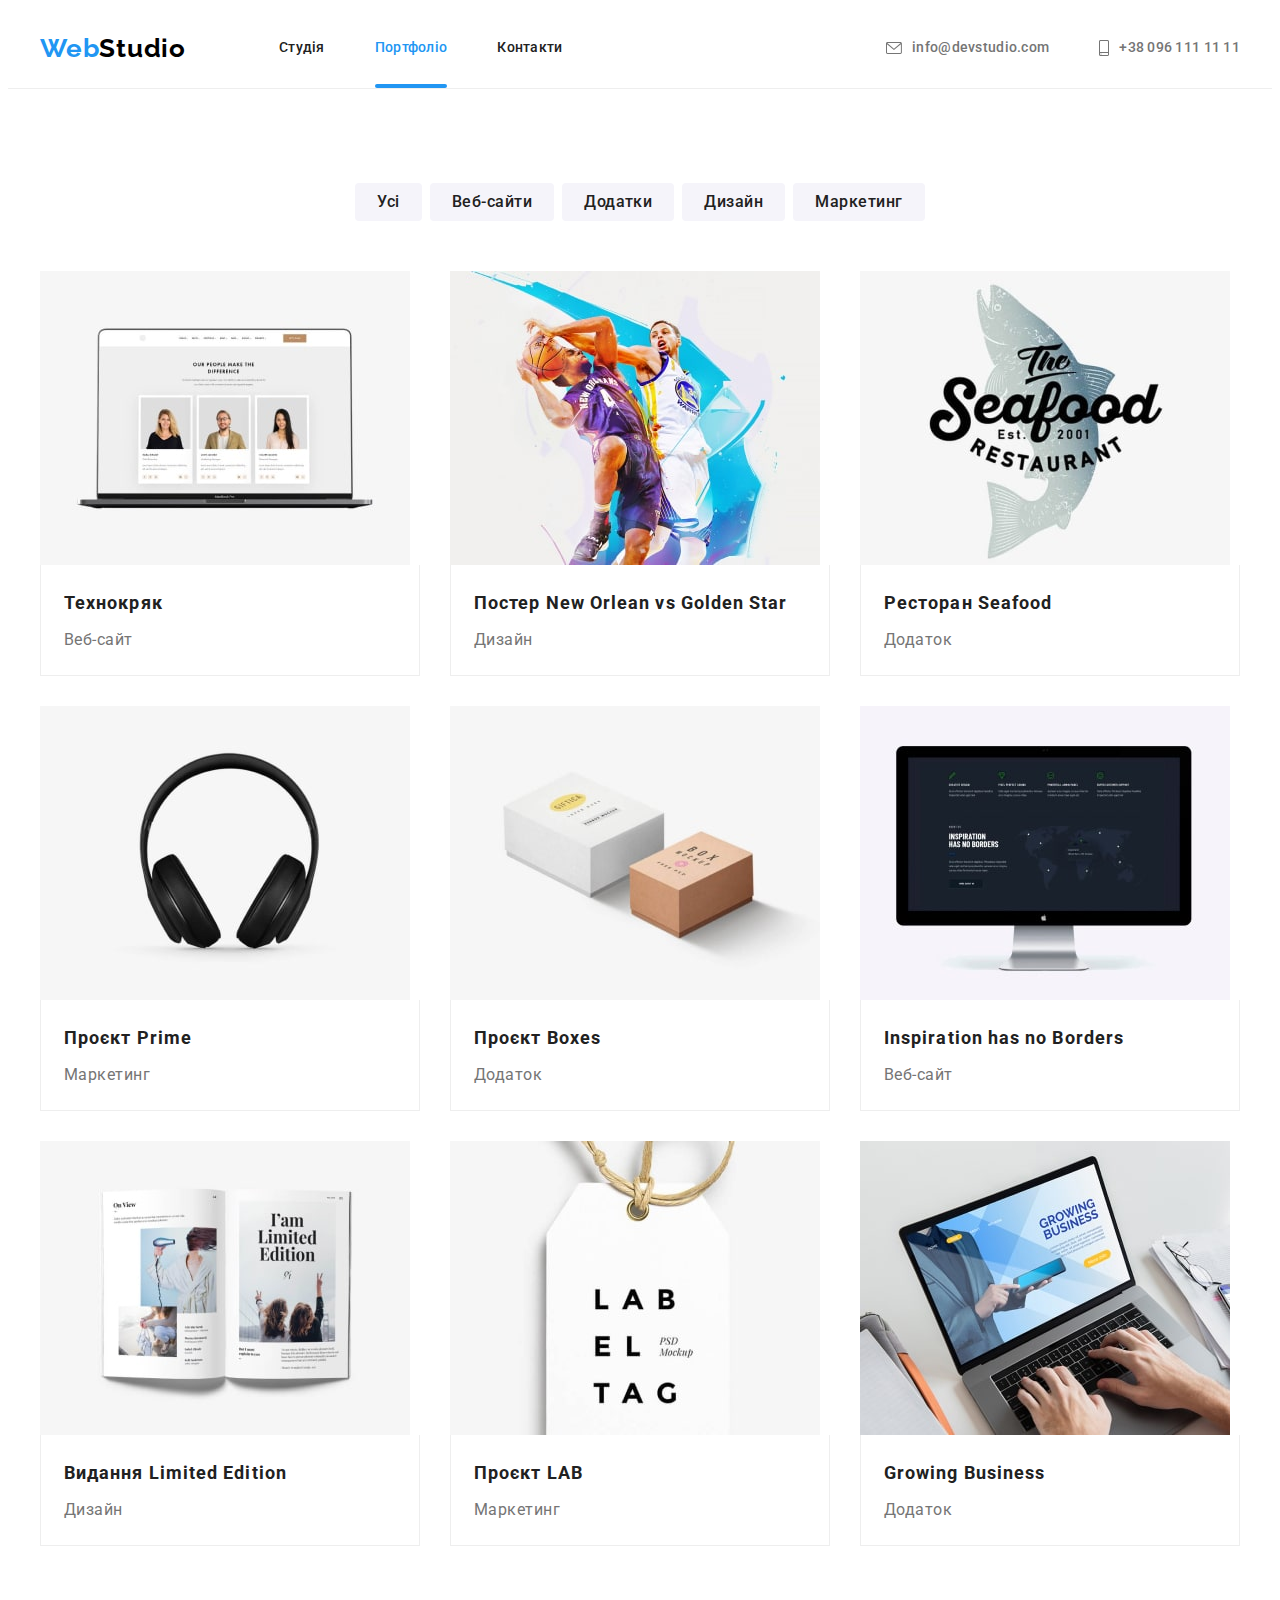
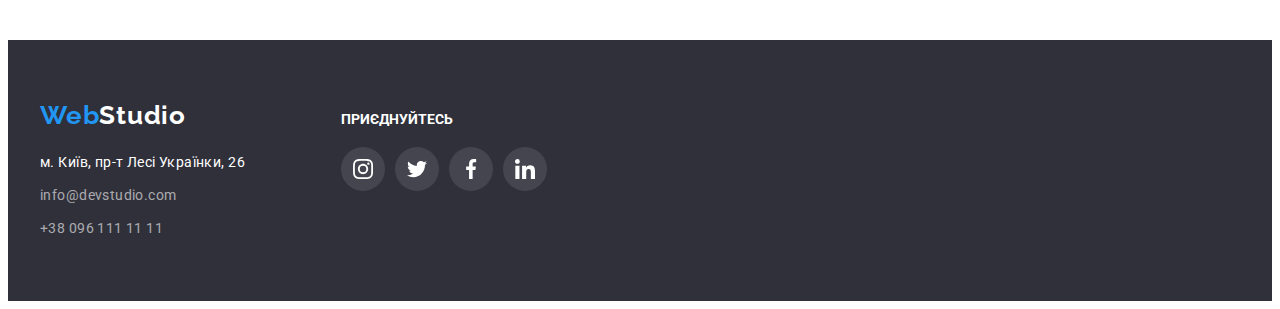
==== portfolio.html @ 0c9e9669 "added files" ====
<!DOCTYPE html>
<html lang="uk">
  <head>
    <meta charset="utf-8" />
    <meta http-equiv="x-ua-Compatible" content="ie=edge" />
    <meta name="viewport" content="width=device-width, initial-scale=1.0" />
    <title>Портфоліо</title>
    <link rel="preconnect" href="https://fonts.googleapis.com" />
    <link rel="preconnect" href="https://fonts.gstatic.com" crossorigin />
    <link
      href="https://fonts.googleapis.com/css2?family=Raleway:wght@700&family=Roboto:wght@400;500;700;900&display=swap"
      rel="stylesheet"
    />
    <link
      rel="stylesheet"
      href="https://cdnjs.cloudflare.com/ajax/libs/modern-normalize/1.1.0/modern-normalize.min.css"
      integrity="sha512-wpPYUAdjBVSE4KJnH1VR1HeZfpl1ub8YT/NKx4PuQ5NmX2tKuGu6U/JRp5y+Y8XG2tV+wKQpNHVUX03MfMFn9Q=="
      crossorigin="anonymous"
      referrerpolicy="no-referrer"
    />
    <link rel="stylesheet" href="./css/styles.css" />
  </head>

  <body>
    <!-- Шапка -->
    <header class="header portfolio">
      <div class="container">
        <a href="./index.html" class="logo"><span class="logo-accent">Web</span>Studio</a>

        <nav>
          <ul class="site-nav list">
            <li class="nav-item"><a href="./index.html" class="link">Студія</a></li>
            <li class="nav-item"><a href="./portfolio.html" class="link current">Портфоліо</a></li>
            <li class="nav-item"><a href="" class="link">Контакти</a></li>
          </ul>
        </nav>
        <ul class="contact list">
          <li class="contact-item">
            <a href="mailto:info@devstudio.com" class="header-mail link" aria-label="Пошта іконка"
              >info@devstudio.com
              <svg width="16" height="12" class="header-icon">
                <use href="./images/icons.svg#envelope"></use>
              </svg>
            </a>
          </li>
          <li class="contact-item">
            <a href="tel:+380961111111" class="header-tel link" aria-label="Телефон іконка"
              >+38 096 111 11 11
              <svg width="10" height="16" class="header-icon">
                <use href="./images/icons.svg#smartphone"></use>
              </svg>
            </a>
          </li>
        </ul>
      </div>
    </header>

    <!-- Основна частина -->
    <main>
      <!-- Проєкти' -->
      <section class="section section-projects">
        <div class="container">
          <h1 class="visually-hidden">Продукція WebStudio</h1>
          <ul class="filter list">
            <li class="item-filter"><button type="button" class="btn">Усі</button></li>
            <li class="item-filter"><button type="button" class="btn">Веб-сайти</button></li>
            <li class="item-filter"><button type="button" class="btn">Додатки</button></li>
            <li class="item-filter"><button type="button" class="btn">Дизайн</button></li>
            <li class="item-filter"><button type="button" class="btn">Маркетинг</button></li>
          </ul>
          <ul class="projects-list list">
            <li class="project-item">
              <a href="" class="item-link">
                <div class="project-thumb">
                  <img src="./images/project_1.jpg" alt="Проєкт № 1" width="370" />
                  <div class="project-overlay">
                    <p class="text-overlay">
                      Ресурс пропонує комплексні пропозиції з різним рівнем функціоналу та сервісів.
                      Все це дозволить відвідувачу отримати вичерпні відомості про компанію чи
                      приватну особу.
                    </p>
                  </div>
                </div>
                <div class="content">
                  <h2 class="item-title">Технокряк</h2>
                  <p class="item-text">Веб-сайт</p>
                </div>
              </a>
            </li>
            <li class="project-item">
              <a href="" class="item-link">
                <div class="project-thumb">
                  <img src="./images/project_2.jpg" alt="Проєкт № 2" width="370" />
                  <div class="project-overlay">
                    <p class="text-overlay">
                      Ресурс пропонує комплексні пропозиції з різним рівнем функціоналу та сервісів.
                      Все це дозволить відвідувачу отримати вичерпні відомості про компанію чи
                      приватну особу.
                    </p>
                  </div>
                </div>
                <div class="content">
                  <h2 class="item-title">Постер New Orlean vs Golden Star</h2>
                  <p class="item-text">Дизайн</p>
                </div>
              </a>
            </li>
            <li class="project-item">
              <a href="" class="item-link">
                <div class="project-thumb">
                  <img src="./images/project_3.jpg" alt="Проєкт № 3" width="370" />
                  <div class="project-overlay">
                    <p class="text-overlay">
                      Ресурс пропонує комплексні пропозиції з різним рівнем функціоналу та сервісів.
                      Все це дозволить відвідувачу отримати вичерпні відомості про компанію чи
                      приватну особу.
                    </p>
                  </div>
                </div>
                <div class="content">
                  <h2 class="item-title">Ресторан Seafood</h2>
                  <p class="item-text">Додаток</p>
                </div>
              </a>
            </li>
            <li class="project-item">
              <a href="" class="item-link">
                <div class="project-thumb">
                  <img src="./images/project_4.jpg" alt="Проєкт № 4" width="370" />
                  <div class="project-overlay">
                    <p class="text-overlay">
                      Ресурс пропонує комплексні пропозиції з різним рівнем функціоналу та сервісів.
                      Все це дозволить відвідувачу отримати вичерпні відомості про компанію чи
                      приватну особу.
                    </p>
                  </div>
                </div>
                <div class="content">
                  <h2 class="item-title">Проєкт Prime</h2>
                  <p class="item-text">Маркетинг</p>
                </div>
              </a>
            </li>
            <li class="project-item">
              <a href="" class="item-link">
                <div class="project-thumb">
                  <img src="./images/project_5.jpg" alt="Проєкт № 5" width="370" />
                  <div class="project-overlay">
                    <p class="text-overlay">
                      Ресурс пропонує комплексні пропозиції з різним рівнем функціоналу та сервісів.
                      Все це дозволить відвідувачу отримати вичерпні відомості про компанію чи
                      приватну особу.
                    </p>
                  </div>
                </div>
                <div class="content">
                  <h2 class="item-title">Проєкт Boxes</h2>
                  <p class="item-text">Додаток</p>
                </div>
              </a>
            </li>
            <li class="project-item">
              <a href="" class="item-link">
                <div class="project-thumb">
                  <img src="./images/project_6.jpg" alt="Проєкт № 6" width="370" />
                  <div class="project-overlay">
                    <p class="text-overlay">
                      Ресурс пропонує комплексні пропозиції з різним рівнем функціоналу та сервісів.
                      Все це дозволить відвідувачу отримати вичерпні відомості про компанію чи
                      приватну особу.
                    </p>
                  </div>
                </div>
                <div class="content">
                  <h2 class="item-title">Inspiration has no Borders</h2>
                  <p class="item-text">Веб-сайт</p>
                </div>
              </a>
            </li>
            <li class="project-item">
              <a href="" class="item-link">
                <div class="project-thumb">
                  <img src="./images/project_7.jpg" alt="Проєкт № 7" width="370" />
                  <div class="project-overlay">
                    <p class="text-overlay">
                      Ресурс пропонує комплексні пропозиції з різним рівнем функціоналу та сервісів.
                      Все це дозволить відвідувачу отримати вичерпні відомості про компанію чи
                      приватну особу.
                    </p>
                  </div>
                </div>
                <div class="content">
                  <h2 class="item-title">Видання Limited Edition</h2>
                  <p class="item-text">Дизайн</p>
                </div>
              </a>
            </li>
            <li class="project-item">
              <a href="" class="item-link">
                <div class="project-thumb">
                  <img src="./images/project_8.jpg" alt="Проєкт № 8" width="370" />
                  <div class="project-overlay">
                    <p class="text-overlay">
                      Ресурс пропонує комплексні пропозиції з різним рівнем функціоналу та сервісів.
                      Все це дозволить відвідувачу отримати вичерпні відомості про компанію чи
                      приватну особу.
                    </p>
                  </div>
                </div>
                <div class="content">
                  <h2 class="item-title">Проєкт LAB</h2>
                  <p class="item-text">Маркетинг</p>
                </div>
              </a>
            </li>
            <li class="project-item">
              <a href="" class="item-link">
                <div class="project-thumb">
                  <img src="./images/project_9.jpg" alt="Проєкт № 9" width="370" />
                  <div class="project-overlay">
                    <p class="text-overlay">
                      Ресурс пропонує комплексні пропозиції з різним рівнем функціоналу та сервісів.
                      Все це дозволить відвідувачу отримати вичерпні відомості про компанію чи
                      приватну особу.
                    </p>
                  </div>
                </div>
                <div class="content">
                  <h2 class="item-title">Growing Business</h2>
                  <p class="item-text">Додаток</p>
                </div>
              </a>
            </li>
          </ul>
        </div>
      </section>
    </main>

    <!-- Підвал-->
    <footer class="footer">
      <div class="container">
        <div class="address-wrapper">
          <a href="./index.html" class="logo">Web<span class="logo-accent">Studio</span></a>
          <address class="address-footer">
            <p class="footer-text">м. Київ, пр-т Лесі Українки, 26</p>
            <ul class="contact list">
              <li>
                <a href="mailto:info@devstudio.com" class="link-footer">info@devstudio.com</a>
              </li>
              <li><a href="tel:+380961111111" class="link-footer">+38 096 111 11 11</a></li>
            </ul>
          </address>
        </div>
        <div class="social-wrapper">
          <p class="social-text">приєднуйтесь</p>
          <ul class="social-list list">
            <li class="social-item">
              <a href="" aria-label="Instagram" class="social-link">
                <svg width="20" height="20" class="icon-footer">
                  <use href="./images/icons.svg#instagram"></use>
                </svg>
              </a>
            </li>
            <li class="social-item">
              <a href="" aria-label="Twitter" class="social-link"
                ><svg width="20" height="20" class="icon-footer">
                  <use href="./images/icons.svg#twitter"></use>
                </svg>
              </a>
            </li>
            <li class="social-item">
              <a href="" aria-label="Facebook" class="social-link"
                ><svg width="20" height="20" class="icon-footer">
                  <use href="./images/icons.svg#facebook"></use>
                </svg>
              </a>
            </li>
            <li class="social-item">
              <a href="" aria-label="Linkedin" class="social-link"
                ><svg width="20" height="20" class="icon-footer">
                  <use href="./images/icons.svg#linkedin"></use>
                </svg>
              </a>
            </li>
          </ul>
        </div>
      </div>
    </footer>
  </body>
</html>
---- css/styles.css ----
:root {
  --primary-text-color: #757575;
  --title-text-color: #212121;
  --accent-color: #2196f3;
  --primary-bg-color: #ffffff;
  --secondary-bg-color: #f5f4fa;
  --tertiary-bg-color: #2f303a;
  --gap-projects-list: 30px;
  --number-items: 3;
  --primary-icon-fill: #afb1b8;
  --secondary-icon-fill: #ffffff;
  --timing-function: cubic-bezier(0.4, 0, 0.2, 1);
}

.list {
  list-style: none;
}

body {
  background-color: var(--primary-bg-color);
  color: var(--primary-text-color);
  font-family: 'Roboto', sans-serif;
  font-style: normal;
  font-weight: 400;
}

h1,
h2,
h3,
ul,
p {
  margin-top: 0;
  margin-bottom: 0;
}

ul {
  padding-left: 0;
}

img {
  display: block;
  max-width: 100%;
}

.container {
  width: 1200px;
  margin: 0 auto;
  padding-left: 15px;
  padding-right: 15px;
}

.visually-hidden {
  position: absolute;
  white-space: nowrap;
  width: 1px;
  height: 1px;
  overflow: hidden;
  border: 0;
  padding: 0;
  clip: rect(0 0 0 0);
  clip-path: inset(50%);
  margin: -1px;
}

.section {
  padding: 94px 0;
}

.no-padding {
  padding-top: 0;
}

/* Шапка */

.header .container {
  display: flex;
  align-items: center;
}

/* Логотип */
.logo {
  color: #000000;
  font-family: 'Raleway', sans-serif;
  font-weight: 700;
  font-size: 26px;
  line-height: 1.19;
  letter-spacing: 0.03em;
  text-decoration: none;
}

.logo-accent {
  color: var(--accent-color);
}

/* Навігація */

.site-nav {
  display: flex;
  margin-left: 93px;
}

.nav-item + .nav-item {
  margin-left: 50px;
}

.site-nav .link {
  display: block;
  padding: 32px 0;

  font-weight: 500;
  font-size: 14px;
  line-height: 1.14;
  letter-spacing: 0.02em;
  text-decoration: none;
  color: #212121;

  transition: color 250ms var(--timing-function);
}

.site-nav .link:hover,
.site-nav .link:focus {
  color: var(--accent-color);
}

.site-nav .link.current {
  color: var(--accent-color);
  position: relative;
}

.site-nav .link.current::after {
  content: '';

  position: absolute;
  left: 0;
  bottom: 0;

  height: 4px;
  width: 100%;

  background: currentColor;
  border-radius: 2px;
}

/* Контакти */

.header .contact {
  display: flex;
  margin-left: auto;
}

.header .contact-item + .contact-item {
  margin-left: 50px;
}

.contact .link {
  text-decoration: none;
  font-weight: 500;
  font-size: 14px;
  line-height: 1.14;
  letter-spacing: 0.02em;

  color: var(--primary-text-color);

  transition: color 250ms var(--timing-function);
}

.header-icon {
  fill: currentColor;
}

.contact .link:hover,
.contact .link:focus {
  color: var(--accent-color);
}

.header-mail {
  display: flex;
  flex-direction: row-reverse;
  justify-content: center;
  align-items: center;
  gap: 10px;
}

.header-tel {
  display: flex;
  flex-direction: row-reverse;
  justify-content: center;
  align-items: center;
  gap: 10px;
}

/* Hero */

.hero {
  max-width: 1600px;
  margin: 0 auto;
  padding-top: 200px;
  padding-bottom: 200px;
  background-color: var(--tertiary-bg-color);
  background-image: linear-gradient(rgba(47, 48, 58, 0.4), rgba(47, 48, 58, 0.4)),
    url(../images/hero.jpg);
  background-position: center;
  text-align: center;
}

.hero-title {
  margin-bottom: 30px;
  color: #ffffff;
  font-weight: 900;
  font-size: 44px;
  line-height: 1.36;
  letter-spacing: 0.06em;
  text-transform: uppercase;
}

.hero .btn {
  display: inline-block;
  border-style: none;
  min-width: 216px;
  border-radius: 4px;
  padding: 10px 32px;
  box-shadow: 0px 4px 4px rgba(0, 0, 0, 0.15);

  color: #ffffff;
  background-color: var(--accent-color);
  cursor: pointer;
  font-family: 'Roboto', sans-serif;
  font-style: normal;
  font-weight: 700;
  font-size: 16px;
  line-height: 1.88;
  letter-spacing: 0.06em;

  transition: background-color 250ms var(--timing-function);
}

.hero .btn:hover,
.hero .btn:focus {
  background-color: #188ce8;
}

/* Секції заголовки */

.section-title {
  color: var(--title-text-color);
  font-weight: 700;
  font-size: 36px;
  line-height: 1.17;
  text-align: center;
  letter-spacing: 0.03em;
}

/* Особливості */

.feature-list {
  display: flex;
  gap: 30px;
}

.feature-item {
  flex-basis: calc((100% - 3 * 30px) / 4);
}

.feature-item .thumb {
  display: flex;
  justify-content: center;
  align-items: center;
  width: 270px;
  height: 120px;
  background-color: var(--secondary-bg-color);
  margin-bottom: 30px;
}

.feature-title {
  margin-bottom: 10px;

  color: var(--title-text-color);
  font-weight: 700;
  font-size: 14px;
  line-height: 1.36;
  letter-spacing: 0.03em;
  text-transform: uppercase;
}

.feature-text {
  font-size: 14px;
  line-height: 1.71;
  letter-spacing: 0.03em;
}

/* Чим ми займаємося */

.section-work .section-title {
  margin-bottom: 50px;
}

.work-list {
  display: flex;
  gap: 30px;
}

.thumb-work {
  position: relative;
}

.title-work {
  position: absolute;
  bottom: 0;
  left: 0;

  width: 100%;
  padding: 27px 0;

  font-weight: 700;
  font-size: 14px;
  line-height: 1.14;
  letter-spacing: 0.03em;
  text-transform: uppercase;
  text-align: center;

  background-color: rgba(47, 48, 58, 0.8);
  color: #fff;
}

/* Наша команда */

.section-team {
  background-color: var(--secondary-bg-color);
}

.team-list {
  display: flex;
  gap: 30px;
}

.section-team .section-title {
  margin-bottom: 50px;
}

.item-team {
  background-color: var(--primary-bg-color);
  border-radius: 0px 0px 4px 4px;
  box-shadow: 0px 1px 3px rgba(0, 0, 0, 0.12), 0px 1px 1px rgba(0, 0, 0, 0.14),
    0px 2px 1px rgba(0, 0, 0, 0.2);
}

.team-list .content {
  padding-top: 30px;
  padding-bottom: 30px;
}

.title-team {
  margin-bottom: 10px;
  color: var(--title-text-color);
  font-weight: 500;
  font-size: 16px;
  line-height: 1.19;
  letter-spacing: 0.03em;
  text-align: center;
}

.team-text {
  margin-bottom: 16px;
  font-size: 16px;
  line-height: 1.18;
  letter-spacing: 0.03em;
  text-align: center;
}

.social-list {
  display: flex;
  justify-content: center;
  gap: 10px;
}

.social-link {
  display: flex;
  padding: 12px;
  border-radius: 50%;
  background-color: var(--primary-bg-color);
  color: var(--primary-icon-fill);

  transition: color 250ms var(--timing-function), background-color 250ms var(--timing-function);
}

.social-icon {
  fill: currentColor;
}

.social-link:hover,
.social-link:focus {
  background-color: var(--accent-color);
  color: var(--secondary-icon-fill);
}

/* Постійні клієнти */

.section-client .section-title {
  margin-bottom: 50px;
}

.list-clients {
  display: flex;
  flex-wrap: wrap;
  gap: 30px;
}

.link-client {
  display: flex;
  align-items: center;
  justify-content: center;
  width: 170px;
  height: 92px;

  border: 1px solid var(--primary-icon-fill);
  border-radius: 4px;
  color: var(--primary-icon-fill);

  transition: color 250ms var(--timing-function), border 250ms var(--timing-function);
}

.client-icon {
  fill: currentColor;
}

.link-client:hover,
.link-client:focus {
  border: 1px solid var(--accent-color);
  color: var(--accent-color);
}

/* Підвал */

.footer {
  padding: 60px 0;
  background-color: var(--tertiary-bg-color);
}

.footer .container {
  display: flex;
  align-items: baseline;
}

/* Контакти */

.address-wrapper {
  min-width: 231px;
  margin-right: 70px;
}

.footer .contact {
  padding-left: 0;
}

.footer .logo {
  display: inline-block;
  margin-bottom: 20px;
  color: var(--accent-color);
}

.footer .logo-accent {
  color: #ffffff;
}

.address-footer {
  color: #ffffff;
  font-style: normal;
  font-size: 14px;
  line-height: 1.71;
  letter-spacing: 0.03em;
}

.contact .link-footer {
  display: inline-block;
  margin-top: 9px;
  color: rgba(255, 255, 255, 0.6);
  text-decoration: none;
  font-size: 14px;
  line-height: 1.71;
  letter-spacing: 0.03em;

  transition: color 250ms var(--timing-function);
}

.contact .link-footer:hover,
.contact .link-footer:focus {
  color: var(--accent-color);
}

/* Соціальні мережі */

.social-text {
  margin-bottom: 20px;

  font-weight: 700;
  font-size: 14px;
  line-height: 16px;
  letter-spacing: 1.14;
  text-transform: uppercase;

  color: #ffffff;
}

.social-wrapper .social-link {
  display: flex;
  padding: 12px;
  border-radius: 50%;
  background-color: rgba(255, 255, 255, 0.1);
  color: var(--secondary-icon-fill);

  transition: background-color 250ms var(--timing-function);
}

.icon-footer {
  fill: currentColor;
}

.social-wrapper .social-link:hover,
.social-wrapper .social-link:focus {
  background-color: var(--accent-color);
}

/* Портфоліо */
/* Шапка */

.header.portfolio {
  border-bottom: 1px solid #eeeeee;
}

/* Проєкти */

/* Фільтр */

.filter {
  display: flex;
  justify-content: center;
  margin-bottom: 50px;
}

.item-filter + .item-filter {
  margin-left: 8px;
}

.filter .btn {
  padding: 6px 22px;

  color: var(--title-text-color);
  background-color: #f5f4fa;
  border: none;
  cursor: pointer;
  font-family: 'Roboto', sans-serif;
  font-style: normal;
  font-weight: 500;
  font-size: 16px;
  line-height: 1.62;
  letter-spacing: 0.03em;
  border-radius: 4px;

  transition-property: background-color, color, box-shadow;
  transition-duration: 250ms;
  transition-timing-function: var(--timing-function);
}

.filter .btn:hover,
.filter .btn:focus {
  color: #ffffff;
  background-color: var(--accent-color);
  box-shadow: 0px 3px 1px rgba(0, 0, 0, 0.1), 0px 1px 2px rgba(0, 0, 0, 0.08),
    0px 2px 2px rgba(0, 0, 0, 0.12);
}

/* Картки */

.projects-list {
  display: flex;
  flex-wrap: wrap;
  gap: var(--gap-projects-list);
}

.project-item {
  flex-basis: calc(
    (100% - (var(--number-items) - 1) * var(--gap-projects-list)) / var(--number-items)
  );
}

.item-link {
  display: block;
  text-decoration: none;

  transition: box-shadow 250ms var(--timing-function);
}

.item-link:hover,
.item-link:focus {
  box-shadow: 0px 1px 1px rgba(0, 0, 0, 0.12), 0px 4px 4px rgba(0, 0, 0, 0.06),
    1px 4px 6px rgba(0, 0, 0, 0.16);
}

.project-thumb {
  position: relative;
  overflow: hidden;
}

.project-overlay {
  position: absolute;
  top: 0;
  left: 0;

  width: 100%;
  height: 100%;

  padding: 63px 24px;

  background-color: rgba(33, 150, 243, 0.9);

  transform: translateY(101%);
  transition: transform 250ms var(--timing-function);
}

.text-overlay {
  font-size: 18px;
  line-height: 1.56;
  letter-spacing: 0.03em;

  color: #ffffff;
}

.item-link:hover .project-overlay,
.item-link:focus .project-overlay {
  transform: translateY(0);
}

.project-item .content {
  padding: 20px 23px;
  border: 1px solid #eeeeee;
  border-top: none;
}

.item-title {
  color: var(--title-text-color);
  margin-bottom: 4px;
  font-weight: 700;
  font-size: 18px;
  line-height: 2;
  letter-spacing: 0.06em;
}

.item-text {
  color: var(--primary-text-color);
  font-size: 16px;
  line-height: 1.88;
  letter-spacing: 0.03em;
}

/* Модальна форма*/

.backdrop {
  position: fixed;
  width: 100%;
  height: 100%;
  top: 0;
  right: 0;

  background-color: rgba(0, 0, 0, 0.2);

  opacity: 1;

  transition: opacity 250ms var(--timing-function);
}

.backdrop.is-hidden {
  visibility: hidden;
  opacity: 0;
  pointer-events: none;
}

.backdrop.is-hidden .modal {
  transform: translate(-50%, -50%) scale(1.5) rotate(-90deg);
}

.modal {
  visibility: visible;

  position: absolute;
  top: 50%;
  left: 50%;

  min-width: 528px;
  min-height: 581px;

  box-shadow: 0px 1px 3px rgba(0, 0, 0, 0.12), 0px 1px 1px rgba(0, 0, 0, 0.14),
    0px 2px 1px rgba(0, 0, 0, 0.2);
  border-radius: 4px;

  background-color: var(--primary-bg-color);

  transform: translate(-50%, -50%) scale(1) rotate(0);

  transition: transform 250ms var(--timing-function), visibility 250ms var(--timing-function);
}

.modal .btn {
  position: absolute;
  top: 8px;
  right: 8px;

  display: flex;
  justify-content: center;
  align-items: center;

  padding: 0;

  min-width: 30px;
  min-height: 30px;

  border: 1px solid rgba(0, 0, 0, 0.1);
  border-radius: 50%;

  color: #000000;
  background-color: inherit;

  cursor: pointer;

  transition: color 250ms var(--timing-function);
}

.btn-icon {
  fill: currentColor;
}

.modal .btn:hover,
.modal .btn:focus {
  color: var(--accent-color);
}
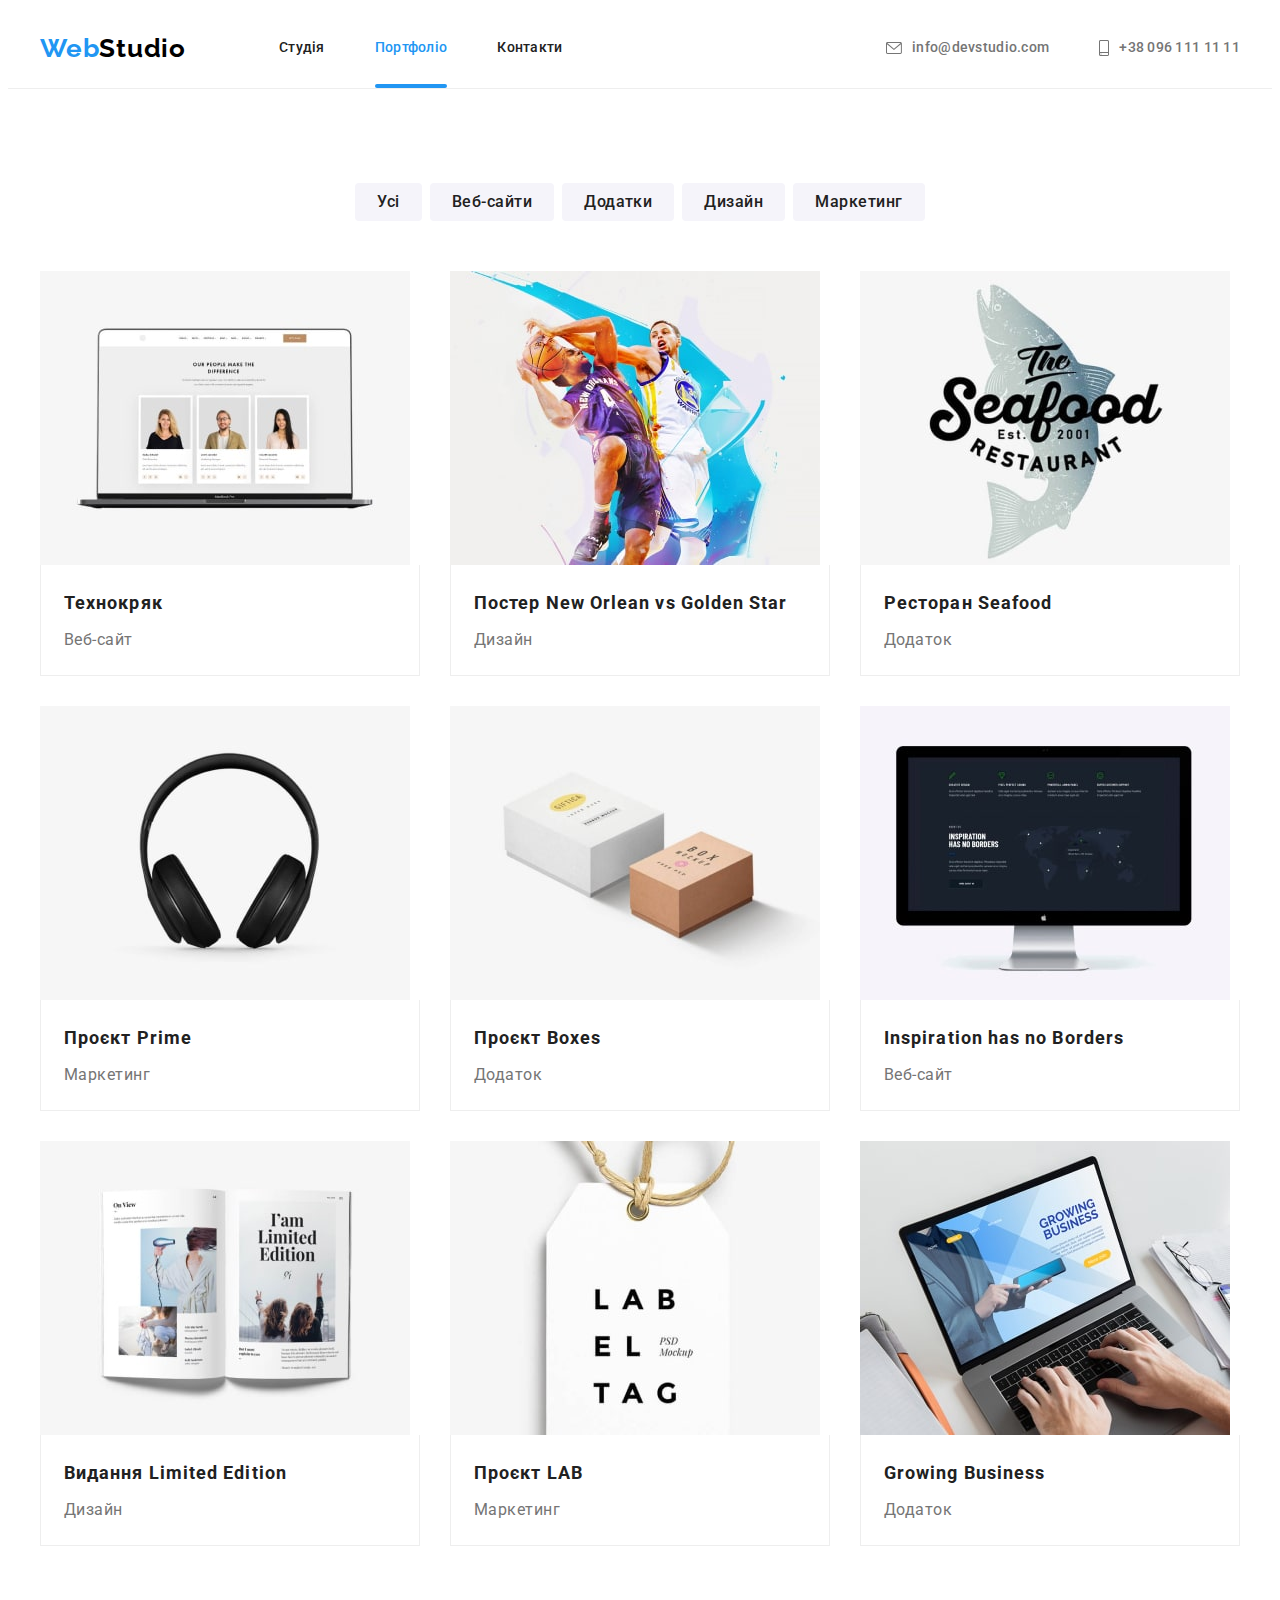
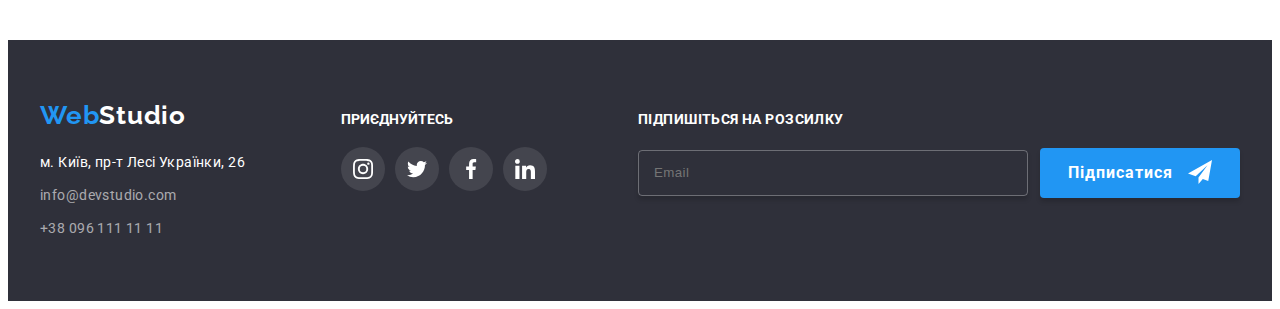
==== commit 934662bb: "fixed form-footer" ====
--- a/portfolio.html
+++ b/portfolio.html
@@ -239,6 +239,7 @@
     <!-- Підвал-->
     <footer class="footer">
       <div class="container">
+        <!-- Контакти -->
         <div class="address-wrapper">
           <a href="./index.html" class="logo">Web<span class="logo-accent">Studio</span></a>
           <address class="address-footer">
@@ -251,6 +252,8 @@
             </ul>
           </address>
         </div>
+
+        <!-- Соціальні мережі -->
         <div class="social-wrapper">
           <p class="social-text">приєднуйтесь</p>
           <ul class="social-list list">
@@ -284,6 +287,22 @@
             </li>
           </ul>
         </div>
+
+        <!-- Форма підписки -->
+        <div class="form-wrapper">
+          <form name="form-footer">
+            <label for="email" class="form-label-footer">Підпишіться на розсилку</label>
+            <div class="form-label-group">
+              <input type="email" name="email" placeholder="Email" class="form-input" id="email" />
+              <button type="submit" class="form-btn">
+                Підписатися
+                <svg class="form-icon-footer" width="24" height="24">
+                  <use href="./images/icons.svg#subscribtion"></use>
+                </svg>
+              </button>
+            </div>
+          </form>
+        </div>
       </div>
     </footer>
   </body>
--- a/css/styles.css
+++ b/css/styles.css
@@ -520,6 +520,84 @@
   background-color: var(--accent-color);
 }
 
+/* Форма підписки */
+
+.form-wrapper {
+  margin-left: auto;
+}
+
+.form-label-footer {
+  display: block;
+  margin-bottom: 20px;
+
+  font-weight: 700;
+  font-size: 14px;
+  line-height: 1.14;
+  letter-spacing: 0.03em;
+  text-transform: uppercase;
+
+  color: var(--primary-bg-color);
+}
+
+.form-label-group {
+  display: flex;
+  align-items: center;
+}
+
+.form-input {
+  margin-right: 12px;
+  padding: 14px 15px;
+
+  width: 358px;
+
+  line-height: 1.25;
+  letter-spacing: 0.03em;
+
+  color: rgba(255, 255, 255, 0.6);
+  background-color: transparent;
+
+  border: 1px solid rgba(255, 255, 255, 0.3);
+  box-shadow: 0px 4px 4px rgba(0, 0, 0, 0.15);
+  /* filter: drop-shadow(0px 4px 4px rgba(0, 0, 0, 0.15)); */
+  border-radius: 4px;
+}
+
+.form-btn {
+  position: relative;
+  padding: 10px 0px 10px 28px;
+
+  min-width: 200px;
+
+  font-family: inherit;
+  font-weight: 700;
+  font-size: 16px;
+  line-height: 1.88;
+  letter-spacing: 0.06em;
+  text-align: start;
+
+  color: #ffffff;
+  background-color: var(--accent-color);
+  box-shadow: 0px 4px 4px rgba(0, 0, 0, 0.15);
+  border-radius: 4px;
+  border: none;
+  cursor: pointer;
+
+  transition: background-color 250ms var(--timing-function);
+}
+
+.form-btn:hover,
+.form-btn:focus {
+  background-color: #188ce8;
+}
+
+.form-icon-footer {
+  position: absolute;
+  top: 0;
+  right: 0;
+
+  transform: translate(-28px, 50%);
+}
+
 /* Портфоліо */
 /* Шапка */
 
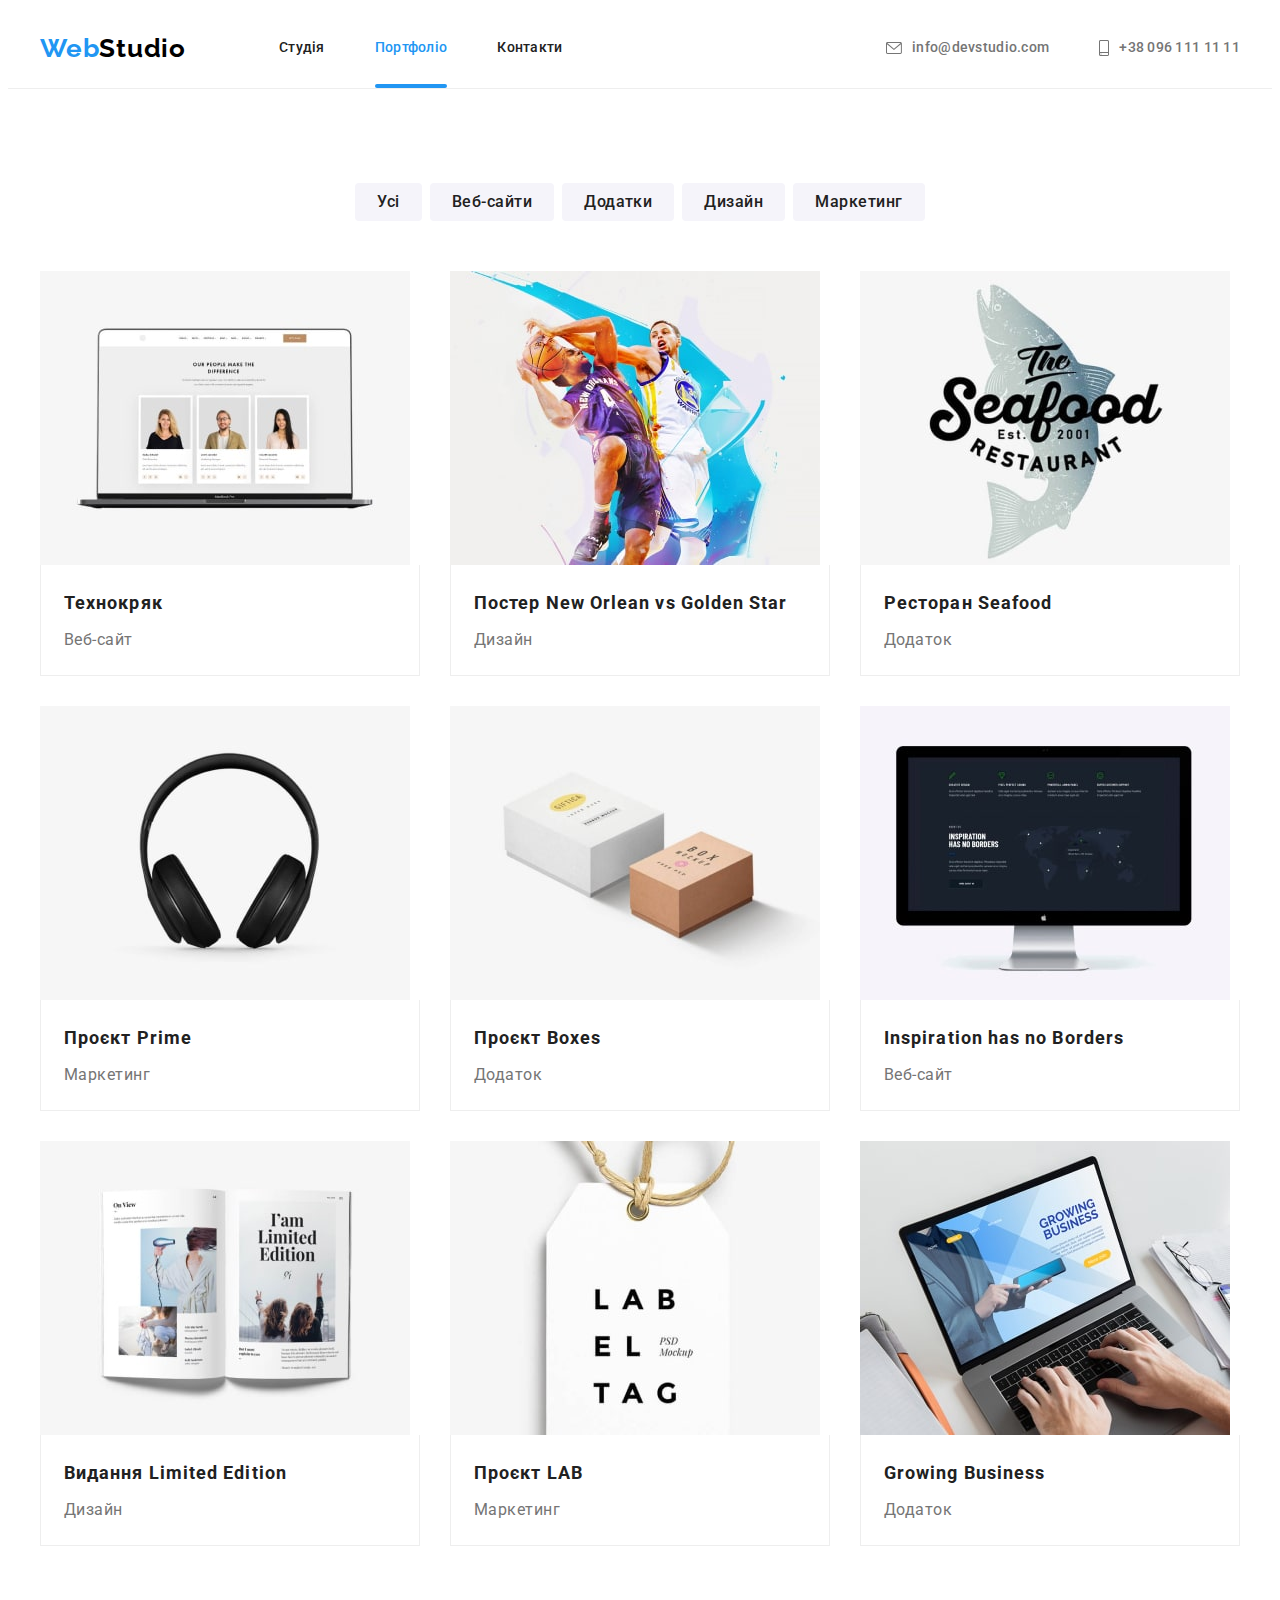
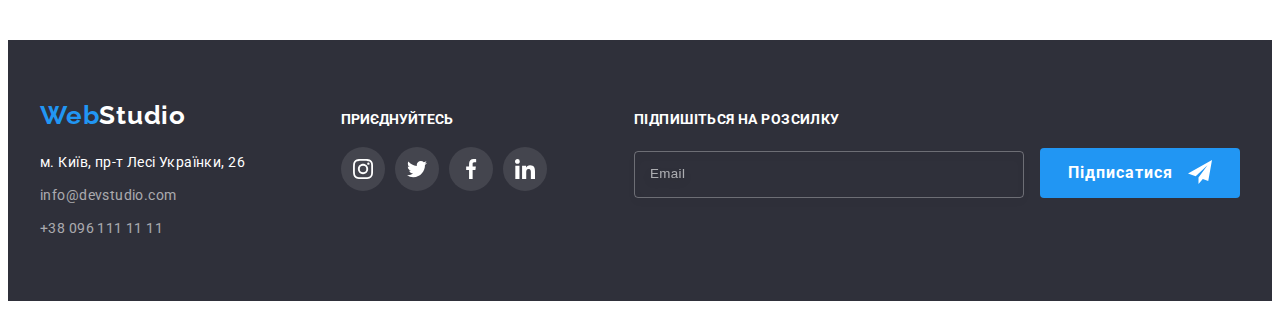
==== commit b8089dec: "added changes" ====
--- a/portfolio.html
+++ b/portfolio.html
@@ -290,17 +290,22 @@
 
         <!-- Форма підписки -->
         <div class="form-wrapper">
+          <p class="form-footer-text">Підпишіться на розсилку</p>
           <form name="form-footer">
-            <label for="email" class="form-label-footer">Підпишіться на розсилку</label>
-            <div class="form-label-group">
-              <input type="email" name="email" placeholder="Email" class="form-input" id="email" />
-              <button type="submit" class="form-btn">
-                Підписатися
-                <svg class="form-icon-footer" width="24" height="24">
-                  <use href="./images/icons.svg#subscribtion"></use>
-                </svg>
-              </button>
-            </div>
+            <label for="email-footer" class="visually-hidden">Email</label>
+            <input
+              type="email"
+              name="email-footer"
+              placeholder="Email"
+              class="form-footer-input"
+              id="email-footer"
+            />
+            <button type="submit" class="form-btn">
+              Підписатися
+              <svg class="form-icon-footer" width="24" height="24">
+                <use href="./images/icons.svg#subscribtion"></use>
+              </svg>
+            </button>
           </form>
         </div>
       </div>
--- a/css/styles.css
+++ b/css/styles.css
@@ -1,7 +1,9 @@
 :root {
   --primary-text-color: #757575;
   --title-text-color: #212121;
+  --secondary-text-color: #ffffff;
   --accent-color: #2196f3;
+  --snd-accent-color: #188ce8;
   --primary-bg-color: #ffffff;
   --secondary-bg-color: #f5f4fa;
   --tertiary-bg-color: #2f303a;
@@ -10,6 +12,19 @@
   --primary-icon-fill: #afb1b8;
   --secondary-icon-fill: #ffffff;
   --timing-function: cubic-bezier(0.4, 0, 0.2, 1);
+  --gradient-bg: rgba(47, 48, 58, 0.4);
+  --first-shadow-color: rgba(0, 0, 0, 0.15);
+  --snd-shadow-color: rgba(47, 48, 58, 0.8);
+  --contact-footer-color: rgba(255, 255, 255, 0.6);
+  --icon-footer-bg: rgba(255, 255, 255, 0.1);
+  --input-border-color: rgba(255, 255, 255, 0.3);
+  --drop-shadow-color: rgba(0, 0, 0, 0.15);
+  --overlay-bg: rgba(33, 150, 243, 0.9);
+  --backdrop-color: rgba(0, 0, 0, 0.2);
+  --dark-color: #000000;
+  --border-color: #eeeeee;
+  --border-close-color: rgba(0, 0, 0, 0.1);
+  --border-modal-form-input: rgba(33, 33, 33, 0.2);
 }
 
 .list {
@@ -112,7 +127,7 @@
   line-height: 1.14;
   letter-spacing: 0.02em;
   text-decoration: none;
-  color: #212121;
+  color: var(--title-text-color);
 
   transition: color 250ms var(--timing-function);
 }
@@ -197,15 +212,14 @@
   padding-top: 200px;
   padding-bottom: 200px;
   background-color: var(--tertiary-bg-color);
-  background-image: linear-gradient(rgba(47, 48, 58, 0.4), rgba(47, 48, 58, 0.4)),
-    url(../images/hero.jpg);
+  background-image: linear-gradient(var(--gradient-bg), var(--gradient-bg)), url(../images/hero.jpg);
   background-position: center;
   text-align: center;
 }
 
 .hero-title {
   margin-bottom: 30px;
-  color: #ffffff;
+  color: var(--secondary-text-color);
   font-weight: 900;
   font-size: 44px;
   line-height: 1.36;
@@ -219,9 +233,9 @@
   min-width: 216px;
   border-radius: 4px;
   padding: 10px 32px;
-  box-shadow: 0px 4px 4px rgba(0, 0, 0, 0.15);
-
-  color: #ffffff;
+  box-shadow: 0px 4px 4px var(--first-shadow-color);
+
+  color: var(--secondary-text-color);
   background-color: var(--accent-color);
   cursor: pointer;
   font-family: 'Roboto', sans-serif;
@@ -236,7 +250,7 @@
 
 .hero .btn:hover,
 .hero .btn:focus {
-  background-color: #188ce8;
+  background-color: var(--snd-accent-color);
 }
 
 /* Секції заголовки */
@@ -318,8 +332,8 @@
   text-transform: uppercase;
   text-align: center;
 
-  background-color: rgba(47, 48, 58, 0.8);
-  color: #fff;
+  background-color: var(--snd-shadow-color);
+  color: var(--secondary-text-color);
 }
 
 /* Наша команда */
@@ -459,11 +473,11 @@
 }
 
 .footer .logo-accent {
-  color: #ffffff;
+  color: var(--secondary-text-color);
 }
 
 .address-footer {
-  color: #ffffff;
+  color: var(--secondary-text-color);
   font-style: normal;
   font-size: 14px;
   line-height: 1.71;
@@ -473,7 +487,7 @@
 .contact .link-footer {
   display: inline-block;
   margin-top: 9px;
-  color: rgba(255, 255, 255, 0.6);
+  color: var(--contact-footer-color);
   text-decoration: none;
   font-size: 14px;
   line-height: 1.71;
@@ -498,14 +512,14 @@
   letter-spacing: 1.14;
   text-transform: uppercase;
 
-  color: #ffffff;
+  color: var(--secondary-text-color);
 }
 
 .social-wrapper .social-link {
   display: flex;
   padding: 12px;
   border-radius: 50%;
-  background-color: rgba(255, 255, 255, 0.1);
+  background-color: var(--icon-footer-bg);
   color: var(--secondary-icon-fill);
 
   transition: background-color 250ms var(--timing-function);
@@ -526,8 +540,7 @@
   margin-left: auto;
 }
 
-.form-label-footer {
-  display: block;
+.form-footer-text {
   margin-bottom: 20px;
 
   font-weight: 700;
@@ -539,12 +552,12 @@
   color: var(--primary-bg-color);
 }
 
-.form-label-group {
+.form-footer {
   display: flex;
   align-items: center;
 }
 
-.form-input {
+.form-footer-input {
   margin-right: 12px;
   padding: 14px 15px;
 
@@ -553,18 +566,29 @@
   line-height: 1.25;
   letter-spacing: 0.03em;
 
-  color: rgba(255, 255, 255, 0.6);
+  color: var(--secondary-text-color);
   background-color: transparent;
 
-  border: 1px solid rgba(255, 255, 255, 0.3);
-  box-shadow: 0px 4px 4px rgba(0, 0, 0, 0.15);
-  /* filter: drop-shadow(0px 4px 4px rgba(0, 0, 0, 0.15)); */
+  border: 1px solid var(--input-border-color);
+
+  filter: drop-shadow(0px 4px 4px var(--drop-shadow-color));
   border-radius: 4px;
+  outline: none;
+
+  transition: border 250ms var(--timing-function);
+}
+
+.form-footer-input::placeholder {
+  color: var(--contact-footer-color);
+}
+
+.form-footer-input:focus {
+  border: 1px solid var(--accent-color);
 }
 
 .form-btn {
   position: relative;
-  padding: 10px 0px 10px 28px;
+  padding: 10px 62px 10px 28px;
 
   min-width: 200px;
 
@@ -575,19 +599,20 @@
   letter-spacing: 0.06em;
   text-align: start;
 
-  color: #ffffff;
+  color: var(--secondary-text-color);
   background-color: var(--accent-color);
-  box-shadow: 0px 4px 4px rgba(0, 0, 0, 0.15);
+
   border-radius: 4px;
   border: none;
   cursor: pointer;
 
-  transition: background-color 250ms var(--timing-function);
+  transition: background-color 250ms var(--timing-function), box-shadow 250ms var(--timing-function);
 }
 
 .form-btn:hover,
 .form-btn:focus {
-  background-color: #188ce8;
+  background-color: var(--snd-accent-color);
+  box-shadow: 0px 4px 4px var(--first-shadow-color);
 }
 
 .form-icon-footer {
@@ -602,7 +627,7 @@
 /* Шапка */
 
 .header.portfolio {
-  border-bottom: 1px solid #eeeeee;
+  border-bottom: 1px solid var(--border-color);
 }
 
 /* Проєкти */
@@ -623,7 +648,7 @@
   padding: 6px 22px;
 
   color: var(--title-text-color);
-  background-color: #f5f4fa;
+  background-color: var(--secondary-bg-color);
   border: none;
   cursor: pointer;
   font-family: 'Roboto', sans-serif;
@@ -641,7 +666,7 @@
 
 .filter .btn:hover,
 .filter .btn:focus {
-  color: #ffffff;
+  color: var(--secondary-text-color);
   background-color: var(--accent-color);
   box-shadow: 0px 3px 1px rgba(0, 0, 0, 0.1), 0px 1px 2px rgba(0, 0, 0, 0.08),
     0px 2px 2px rgba(0, 0, 0, 0.12);
@@ -689,7 +714,7 @@
 
   padding: 63px 24px;
 
-  background-color: rgba(33, 150, 243, 0.9);
+  background-color: var(--overlay-bg);
 
   transform: translateY(101%);
   transition: transform 250ms var(--timing-function);
@@ -700,7 +725,7 @@
   line-height: 1.56;
   letter-spacing: 0.03em;
 
-  color: #ffffff;
+  color: var(--secondary-text-color);
 }
 
 .item-link:hover .project-overlay,
@@ -710,7 +735,7 @@
 
 .project-item .content {
   padding: 20px 23px;
-  border: 1px solid #eeeeee;
+  border: 1px solid var(--border-color);
   border-top: none;
 }
 
@@ -739,7 +764,7 @@
   top: 0;
   right: 0;
 
-  background-color: rgba(0, 0, 0, 0.2);
+  background-color: var(--backdrop-color);
 
   opacity: 1;
 
@@ -757,14 +782,15 @@
 }
 
 .modal {
+  padding: 40px;
   visibility: visible;
 
   position: absolute;
   top: 50%;
   left: 50%;
 
-  min-width: 528px;
-  min-height: 581px;
+  width: 528px;
+  height: 581px;
 
   box-shadow: 0px 1px 3px rgba(0, 0, 0, 0.12), 0px 1px 1px rgba(0, 0, 0, 0.14),
     0px 2px 1px rgba(0, 0, 0, 0.2);
@@ -791,10 +817,10 @@
   min-width: 30px;
   min-height: 30px;
 
-  border: 1px solid rgba(0, 0, 0, 0.1);
+  border: 1px solid var(--border-close-color);
   border-radius: 50%;
 
-  color: #000000;
+  color: var(--dark-color);
   background-color: inherit;
 
   cursor: pointer;
@@ -810,3 +836,180 @@
 .modal .btn:focus {
   color: var(--accent-color);
 }
+
+.modal-form-text {
+  margin-bottom: 12px;
+
+  font-weight: 700;
+  font-size: 20px;
+  line-height: 1.15;
+  text-align: center;
+  letter-spacing: 0.03em;
+
+  color: var(--title-text-color);
+}
+
+.form-field {
+  display: block;
+
+  position: relative;
+
+  margin-bottom: 10px;
+}
+
+.form-field-name {
+  display: block;
+  margin-bottom: 4px;
+
+  font-size: 12px;
+  line-height: 1.17;
+  letter-spacing: 0.01em;
+}
+
+.modal-form-input {
+  display: block;
+  margin-right: 0;
+  padding: 10px 11px 10px 41px;
+
+  font: inherit;
+  font-size: 12px;
+
+  height: 40px;
+  width: 100%;
+
+  border: 1px solid var(--border-modal-form-input);
+  border-radius: 4px;
+
+  transition-property: border, outline;
+  transition-duration: 250ms;
+  transition-timing-function: var(--timing-function);
+}
+
+.form-field:focus-within .modal-form-input {
+  outline: none;
+  border: 1px solid var(--accent-color);
+}
+
+.modal-form-icon {
+  position: absolute;
+
+  bottom: 50%;
+  left: 12px;
+  transform: translate(0, 100%);
+
+  fill: var(--title-text-color);
+
+  transition: fill 250ms var(--accent-color);
+}
+
+.form-field:focus-within .modal-form-icon {
+  fill: var(--accent-color);
+}
+
+.modal-form-comment {
+  display: block;
+
+  padding: 11px 15px;
+
+  width: 100%;
+  min-height: 120px;
+
+  border: 1px solid var(--border-modal-form-input);
+  border-radius: 4px;
+
+  font: inherit;
+  font-size: 12px;
+
+  resize: none;
+
+  transition: border, outline;
+  transition-duration: 250ms;
+  transition-timing-function: var(--timing-function);
+}
+
+.form-field:focus-within .modal-form-comment {
+  outline: none;
+  border: 1px solid var(--accent-color);
+}
+
+.form-field.textarea {
+  margin-bottom: 20px;
+}
+
+.form-checkbox {
+  appearance: none;
+  position: absolute;
+}
+
+.form-field.checkbox {
+  display: inline-flex;
+  align-items: center;
+
+  margin-left: 13px;
+  margin-bottom: 30px;
+
+  font-size: 14px;
+  line-height: 1.71;
+  letter-spacing: 0.03em;
+}
+
+.checkbox-icon {
+  display: inline-block;
+  margin-right: 7px;
+  width: 16px;
+  height: 15px;
+
+  border: 2px solid var(--title-text-color);
+  border-radius: 2px;
+
+  transition-property: border-color, background-color;
+  transition-duration: 250ms;
+  transition-timing-function: var(--timing-function);
+}
+
+.form-checkbox:checked + .checkbox-icon {
+  border-color: var(--accent-color);
+  background-color: var(--accent-color);
+  background-image: url(../images/icon-checked.svg);
+  background-position: center;
+  background-origin: border-box;
+}
+
+.checkbox-link {
+  font: inherit;
+  color: var(--accent-color);
+
+  text-decoration: none;
+  text-decoration-line: underline;
+}
+
+.modal-form-btn {
+  display: block;
+  margin: 0 auto;
+  padding: 9px 51px;
+
+  font-family: inherit;
+  font-weight: 700;
+  font-size: 16px;
+  line-height: 1.88;
+
+  text-align: center;
+  letter-spacing: 0.06em;
+
+  color: var(--secondary-text-color);
+  background-color: var(--accent-color);
+
+  border: none;
+  border-radius: 4px;
+  cursor: pointer;
+
+  transition-property: background-color, box-shadow;
+  transition-duration: 250ms;
+  transition-timing-function: var(--timing-function);
+}
+
+.modal-form-btn:hover,
+.modal-form-btn:focus {
+  background-color: var(--snd-accent-color);
+  box-shadow: 0px 4px 4px var(--drop-shadow-color);
+}
